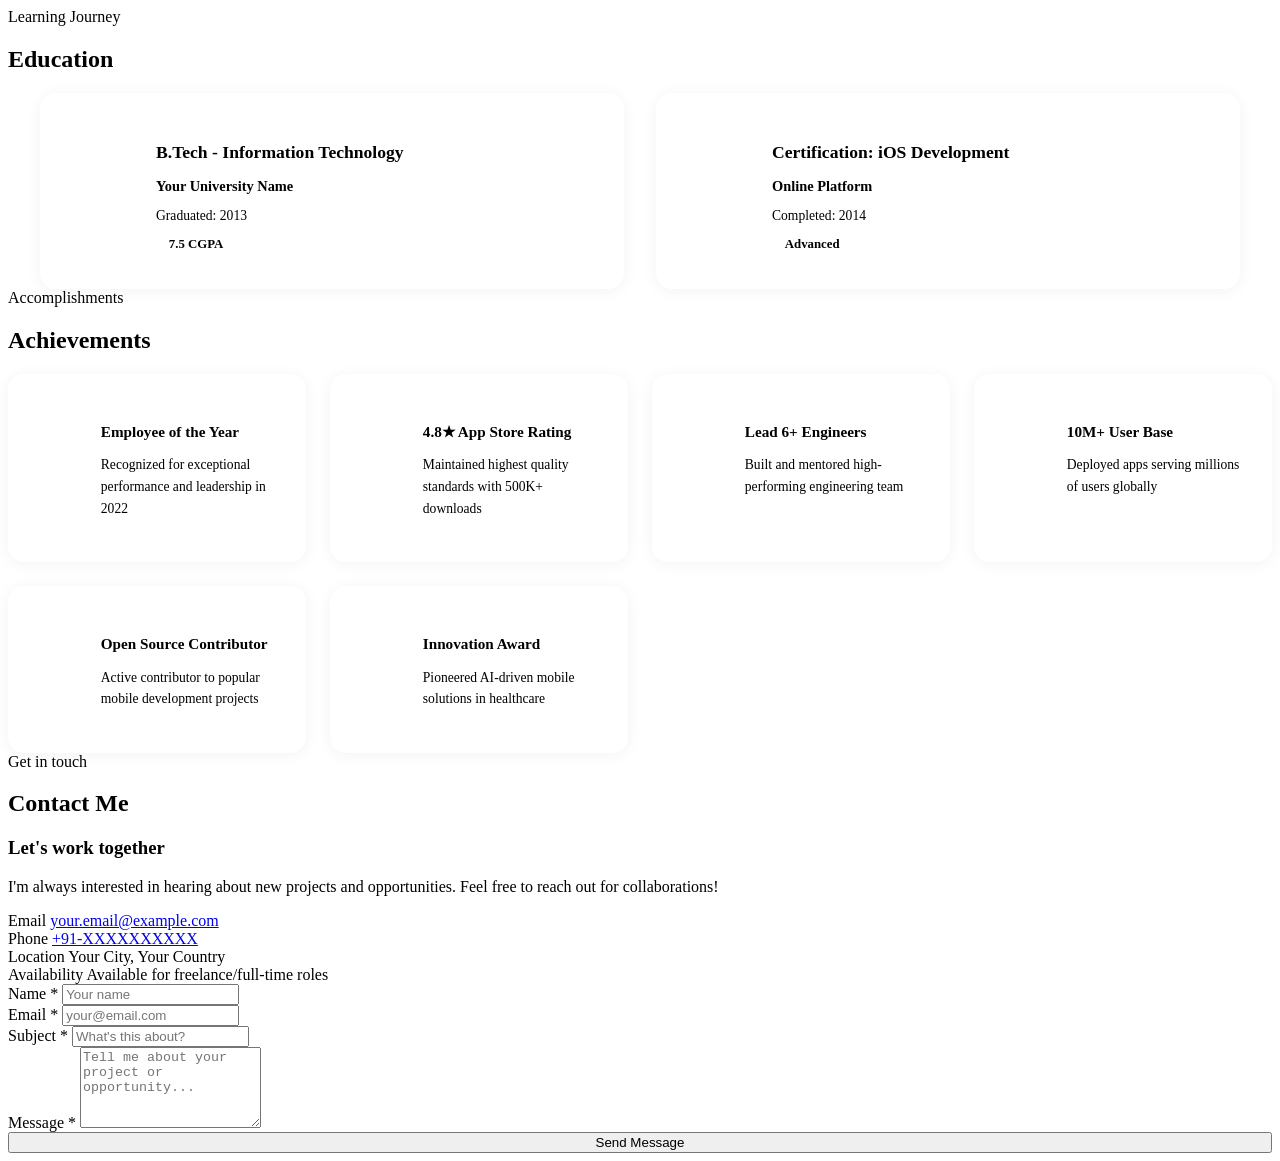
==== sections-education-achievements-contact.html @ 23b03173 "Reference: Education, Achievements, and Contact sections layout from Amit's portfolio" ====
<!DOCTYPE html>
<html>
<head>
<title>REFERENCE: All Sections Layout from Amit's Portfolio</title>
</head>
<body>

<!-- ====== EDUCATION SECTION ====== -->
<section id="education">
  <div class="section-header">
    <div class="section-tag">Learning Journey</div>
    <h2 class="section-title">Education</h2>
    <div class="section-line"></div>
  </div>
  <div class="edu-grid">
    <div class="edu-card">
      <div class="edu-icon"><i class="fas fa-graduation-cap"></i></div>
      <div class="edu-info">
        <h3>B.Tech - Information Technology</h3>
        <p class="edu-college">Your University Name</p>
        <p class="edu-year">Graduated: 2013</p>
        <div class="edu-cgpa">
          <span class="cgpa-badge">7.5 CGPA</span>
        </div>
      </div>
    </div>
    <div class="edu-card">
      <div class="edu-icon"><i class="fas fa-book"></i></div>
      <div class="edu-info">
        <h3>Certification: iOS Development</h3>
        <p class="edu-college">Online Platform</p>
        <p class="edu-year">Completed: 2014</p>
        <div class="edu-cgpa">
          <span class="cgpa-badge">Advanced</span>
        </div>
      </div>
    </div>
  </div>
</section>

<!-- ====== ACHIEVEMENTS SECTION ====== -->
<section id="achievements">
  <div class="section-header">
    <div class="section-tag">Accomplishments</div>
    <h2 class="section-title">Achievements</h2>
    <div class="section-line"></div>
  </div>
  <div class="achievements-grid">
    <div class="achievement-card">
      <div class="ach-icon"><i class="fas fa-award"></i></div>
      <div class="ach-content">
        <h4>Employee of the Year</h4>
        <p>Recognized for exceptional performance and leadership in 2022</p>
      </div>
    </div>
    <div class="achievement-card">
      <div class="ach-icon"><i class="fas fa-star"></i></div>
      <div class="ach-content">
        <h4>4.8★ App Store Rating</h4>
        <p>Maintained highest quality standards with 500K+ downloads</p>
      </div>
    </div>
    <div class="achievement-card">
      <div class="ach-icon"><i class="fas fa-users"></i></div>
      <div class="ach-content">
        <h4>Lead 6+ Engineers</h4>
        <p>Built and mentored high-performing engineering team</p>
      </div>
    </div>
    <div class="achievement-card">
      <div class="ach-icon"><i class="fas fa-rocket"></i></div>
      <div class="ach-content">
        <h4>10M+ User Base</h4>
        <p>Deployed apps serving millions of users globally</p>
      </div>
    </div>
    <div class="achievement-card">
      <div class="ach-icon"><i class="fas fa-code"></i></div>
      <div class="ach-content">
        <h4>Open Source Contributor</h4>
        <p>Active contributor to popular mobile development projects</p>
      </div>
    </div>
    <div class="achievement-card">
      <div class="ach-icon"><i class="fas fa-lightbulb"></i></div>
      <div class="ach-content">
        <h4>Innovation Award</h4>
        <p>Pioneered AI-driven mobile solutions in healthcare</p>
      </div>
    </div>
  </div>
</section>

<!-- ====== CONTACT SECTION ====== -->
<section id="contact">
  <div class="section-header">
    <div class="section-tag">Get in touch</div>
    <h2 class="section-title">Contact Me</h2>
    <div class="section-line"></div>
  </div>
  <div class="contact-grid">
    <div class="contact-info">
      <h3>Let's work together</h3>
      <p>I'm always interested in hearing about new projects and opportunities. Feel free to reach out for collaborations!</p>
      <div class="contact-item">
        <div class="contact-item-icon"><i class="fas fa-envelope"></i></div>
        <div class="contact-item-text">
          <span>Email</span>
          <a href="mailto:your.email@example.com">your.email@example.com</a>
        </div>
      </div>
      <div class="contact-item">
        <div class="contact-item-icon"><i class="fas fa-phone"></i></div>
        <div class="contact-item-text">
          <span>Phone</span>
          <a href="tel:+91-your-number">+91-XXXXXXXXXX</a>
        </div>
      </div>
      <div class="contact-item">
        <div class="contact-item-icon"><i class="fas fa-map-marker-alt"></i></div>
        <div class="contact-item-text">
          <span>Location</span>
          <span>Your City, Your Country</span>
        </div>
      </div>
      <div class="contact-item">
        <div class="contact-item-icon"><i class="fas fa-clock"></i></div>
        <div class="contact-item-text">
          <span>Availability</span>
          <span>Available for freelance/full-time roles</span>
        </div>
      </div>
    </div>
    <div class="contact-form">
      <form onsubmit="event.preventDefault(); alert('Form submission would be handled by a backend service');">
        <div class="form-group">
          <label>Name *</label>
          <input type="text" placeholder="Your name" required>
        </div>
        <div class="form-group">
          <label>Email *</label>
          <input type="email" placeholder="your@email.com" required>
        </div>
        <div class="form-group">
          <label>Subject *</label>
          <input type="text" placeholder="What's this about?" required>
        </div>
        <div class="form-group">
          <label>Message *</label>
          <textarea placeholder="Tell me about your project or opportunity..." rows="5" required></textarea>
        </div>
        <button type="submit" class="btn-primary" style="width:100%; cursor:pointer;">Send Message</button>
      </form>
    </div>
  </div>
</section>

<!-- ====== CORRESPONDING CSS STYLES ====== -->
<style>
/* ===== EDUCATION ===== */
#education { background: var(--bg); }
.edu-grid {
  display: grid;
  grid-template-columns: repeat(auto-fit, minmax(350px, 1fr));
  gap: 2rem;
  max-width: 1200px;
  margin: 0 auto;
}
.edu-card {
  background: var(--white);
  border-radius: 16px;
  padding: 2rem;
  box-shadow: 0 2px 16px rgba(0,0,0,0.05);
  border-top: 4px solid var(--yellow);
  display: flex;
  gap: 1.5rem;
  align-items: flex-start;
  transition: var(--transition);
}
.edu-card:hover {
  transform: translateY(-4px);
  box-shadow: var(--card-shadow);
}
.edu-icon {
  width: 60px; height: 60px;
  background: var(--yellow-light);
  border-radius: 16px;
  display: flex;
  align-items: center;
  justify-content: center;
  font-size: 1.5rem;
  color: var(--yellow-dark);
  flex-shrink: 0;
}
.edu-info h3 {
  font-weight: 700;
  font-size: 1.1rem;
  color: var(--dark);
  margin-bottom: 0.3rem;
}
.edu-college {
  color: var(--yellow-dark);
  font-size: 0.9rem;
  margin-bottom: 0.2rem;
  font-weight: 600;
}
.edu-year {
  color: var(--gray);
  font-size: 0.85rem;
  margin-bottom: 0.5rem;
}
.edu-cgpa {
  margin-top: 0.5rem;
}
.cgpa-badge {
  background: var(--yellow);
  color: var(--dark);
  padding: 0.3rem 0.8rem;
  border-radius: 50px;
  font-size: 0.8rem;
  font-weight: 700;
  display: inline-block;
}

/* ===== ACHIEVEMENTS ===== */
#achievements { background: var(--white); }
.achievements-grid {
  display: grid;
  grid-template-columns: repeat(auto-fit, minmax(280px, 1fr));
  gap: 1.5rem;
}
.achievement-card {
  background: var(--bg);
  border-radius: 16px;
  padding: 1.8rem;
  display: flex;
  gap: 1rem;
  align-items: flex-start;
  box-shadow: 0 2px 16px rgba(0,0,0,0.05);
  transition: var(--transition);
}
.achievement-card:hover {
  transform: translateY(-4px);
  box-shadow: var(--card-shadow);
}
.ach-icon {
  width: 48px; height: 48px;
  background: var(--yellow);
  border-radius: 12px;
  display: flex;
  align-items: center;
  justify-content: center;
  font-size: 1.2rem;
  color: var(--dark);
  flex-shrink: 0;
}
.ach-content h4 { 
  font-weight: 700; 
  color: var(--dark); 
  margin-bottom: 0.3rem;
  font-size: 0.95rem;
}
.ach-content p { 
  font-size: 0.85rem; 
  color: var(--gray); 
  line-height: 1.6; 
}
</style>

</body>
</html>
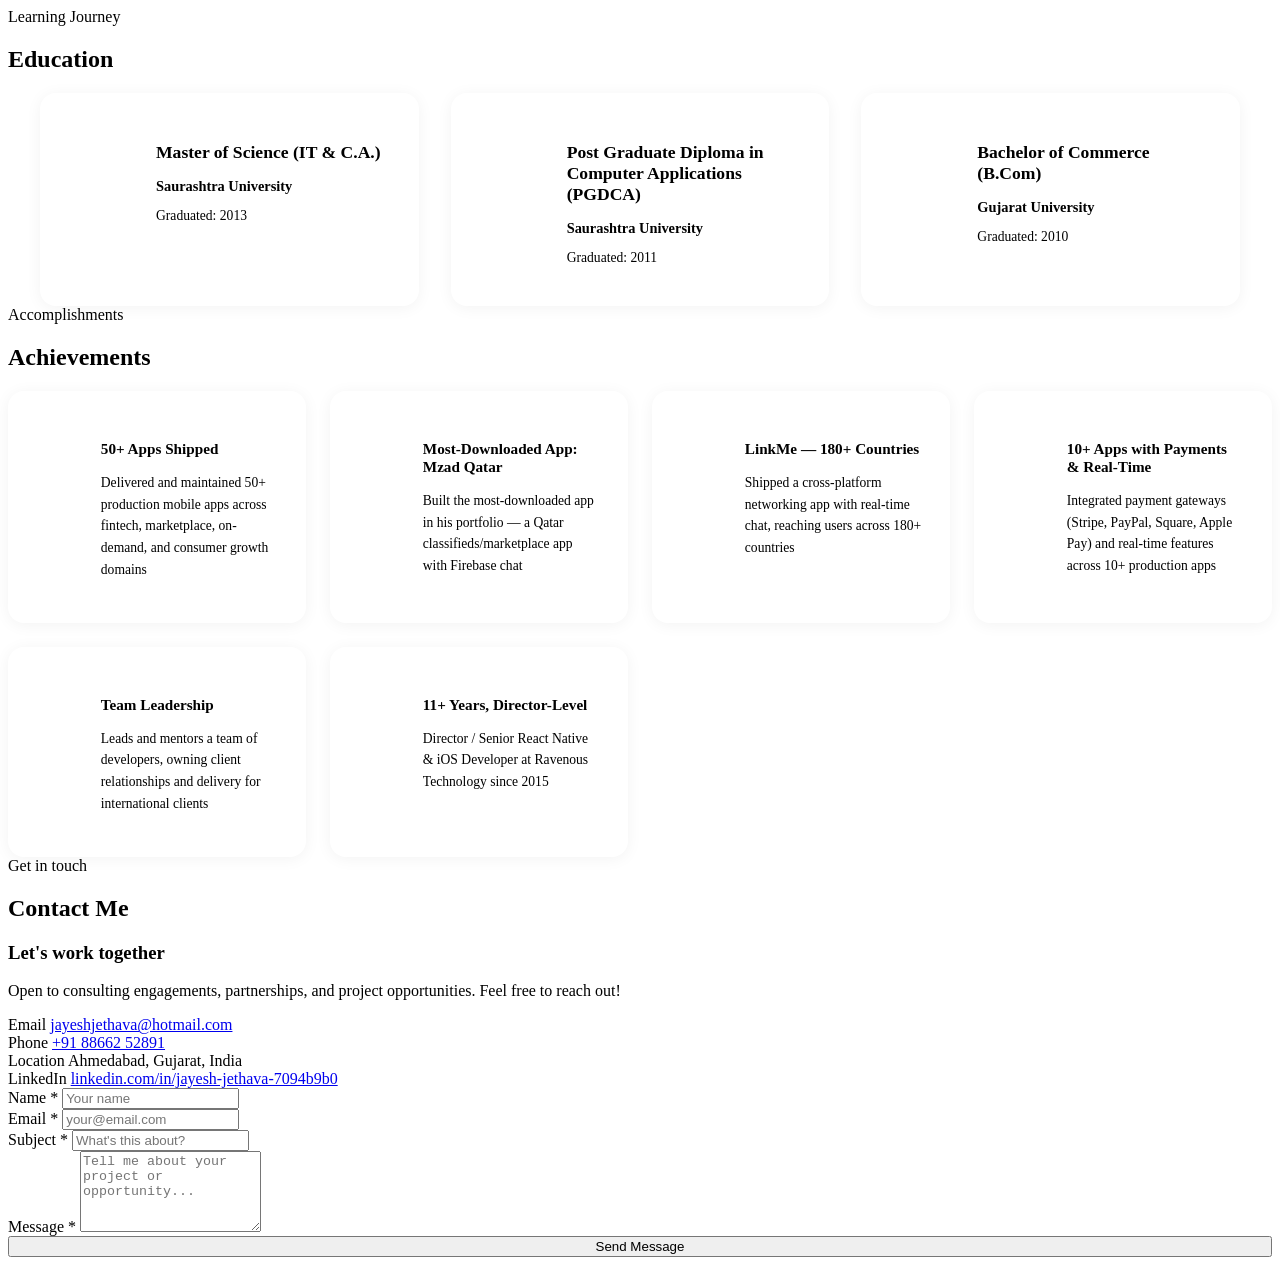
==== commit f921a166: "Revise education, achievements, and contact details Updated the education and achievements sections " ====
--- a/sections-education-achievements-contact.html
+++ b/sections-education-achievements-contact.html
@@ -1,7 +1,7 @@
 <!DOCTYPE html>
 <html>
 <head>
-<title>REFERENCE: All Sections Layout from Amit's Portfolio</title>
+<title>Sections: Education, Achievements, Contact</title>
 </head>
 <body>
 
@@ -16,23 +16,25 @@
     <div class="edu-card">
       <div class="edu-icon"><i class="fas fa-graduation-cap"></i></div>
       <div class="edu-info">
-        <h3>B.Tech - Information Technology</h3>
-        <p class="edu-college">Your University Name</p>
+        <h3>Master of Science (IT & C.A.)</h3>
+        <p class="edu-college">Saurashtra University</p>
         <p class="edu-year">Graduated: 2013</p>
-        <div class="edu-cgpa">
-          <span class="cgpa-badge">7.5 CGPA</span>
-        </div>
       </div>
     </div>
     <div class="edu-card">
       <div class="edu-icon"><i class="fas fa-book"></i></div>
       <div class="edu-info">
-        <h3>Certification: iOS Development</h3>
-        <p class="edu-college">Online Platform</p>
-        <p class="edu-year">Completed: 2014</p>
-        <div class="edu-cgpa">
-          <span class="cgpa-badge">Advanced</span>
-        </div>
+        <h3>Post Graduate Diploma in Computer Applications (PGDCA)</h3>
+        <p class="edu-college">Saurashtra University</p>
+        <p class="edu-year">Graduated: 2011</p>
+      </div>
+    </div>
+    <div class="edu-card">
+      <div class="edu-icon"><i class="fas fa-book"></i></div>
+      <div class="edu-info">
+        <h3>Bachelor of Commerce (B.Com)</h3>
+        <p class="edu-college">Gujarat University</p>
+        <p class="edu-year">Graduated: 2010</p>
       </div>
     </div>
   </div>
@@ -47,45 +49,45 @@
   </div>
   <div class="achievements-grid">
     <div class="achievement-card">
+      <div class="ach-icon"><i class="fas fa-rocket"></i></div>
+      <div class="ach-content">
+        <h4>50+ Apps Shipped</h4>
+        <p>Delivered and maintained 50+ production mobile apps across fintech, marketplace, on-demand, and consumer growth domains</p>
+      </div>
+    </div>
+    <div class="achievement-card">
+      <div class="ach-icon"><i class="fas fa-star"></i></div>
+      <div class="ach-content">
+        <h4>Most-Downloaded App: Mzad Qatar</h4>
+        <p>Built the most-downloaded app in his portfolio — a Qatar classifieds/marketplace app with Firebase chat</p>
+      </div>
+    </div>
+    <div class="achievement-card">
+      <div class="ach-icon"><i class="fas fa-globe"></i></div>
+      <div class="ach-content">
+        <h4>LinkMe — 180+ Countries</h4>
+        <p>Shipped a cross-platform networking app with real-time chat, reaching users across 180+ countries</p>
+      </div>
+    </div>
+    <div class="achievement-card">
+      <div class="ach-icon"><i class="fas fa-credit-card"></i></div>
+      <div class="ach-content">
+        <h4>10+ Apps with Payments & Real-Time</h4>
+        <p>Integrated payment gateways (Stripe, PayPal, Square, Apple Pay) and real-time features across 10+ production apps</p>
+      </div>
+    </div>
+    <div class="achievement-card">
+      <div class="ach-icon"><i class="fas fa-users"></i></div>
+      <div class="ach-content">
+        <h4>Team Leadership</h4>
+        <p>Leads and mentors a team of developers, owning client relationships and delivery for international clients</p>
+      </div>
+    </div>
+    <div class="achievement-card">
       <div class="ach-icon"><i class="fas fa-award"></i></div>
       <div class="ach-content">
-        <h4>Employee of the Year</h4>
-        <p>Recognized for exceptional performance and leadership in 2022</p>
-      </div>
-    </div>
-    <div class="achievement-card">
-      <div class="ach-icon"><i class="fas fa-star"></i></div>
-      <div class="ach-content">
-        <h4>4.8★ App Store Rating</h4>
-        <p>Maintained highest quality standards with 500K+ downloads</p>
-      </div>
-    </div>
-    <div class="achievement-card">
-      <div class="ach-icon"><i class="fas fa-users"></i></div>
-      <div class="ach-content">
-        <h4>Lead 6+ Engineers</h4>
-        <p>Built and mentored high-performing engineering team</p>
-      </div>
-    </div>
-    <div class="achievement-card">
-      <div class="ach-icon"><i class="fas fa-rocket"></i></div>
-      <div class="ach-content">
-        <h4>10M+ User Base</h4>
-        <p>Deployed apps serving millions of users globally</p>
-      </div>
-    </div>
-    <div class="achievement-card">
-      <div class="ach-icon"><i class="fas fa-code"></i></div>
-      <div class="ach-content">
-        <h4>Open Source Contributor</h4>
-        <p>Active contributor to popular mobile development projects</p>
-      </div>
-    </div>
-    <div class="achievement-card">
-      <div class="ach-icon"><i class="fas fa-lightbulb"></i></div>
-      <div class="ach-content">
-        <h4>Innovation Award</h4>
-        <p>Pioneered AI-driven mobile solutions in healthcare</p>
+        <h4>11+ Years, Director-Level</h4>
+        <p>Director / Senior React Native & iOS Developer at Ravenous Technology since 2015</p>
       </div>
     </div>
   </div>
@@ -101,33 +103,33 @@
   <div class="contact-grid">
     <div class="contact-info">
       <h3>Let's work together</h3>
-      <p>I'm always interested in hearing about new projects and opportunities. Feel free to reach out for collaborations!</p>
+      <p>Open to consulting engagements, partnerships, and project opportunities. Feel free to reach out!</p>
       <div class="contact-item">
         <div class="contact-item-icon"><i class="fas fa-envelope"></i></div>
         <div class="contact-item-text">
           <span>Email</span>
-          <a href="mailto:your.email@example.com">your.email@example.com</a>
+          <a href="mailto:jayeshjethava@hotmail.com">jayeshjethava@hotmail.com</a>
         </div>
       </div>
       <div class="contact-item">
         <div class="contact-item-icon"><i class="fas fa-phone"></i></div>
         <div class="contact-item-text">
           <span>Phone</span>
-          <a href="tel:+91-your-number">+91-XXXXXXXXXX</a>
+          <a href="tel:+918866252891">+91 88662 52891</a>
         </div>
       </div>
       <div class="contact-item">
         <div class="contact-item-icon"><i class="fas fa-map-marker-alt"></i></div>
         <div class="contact-item-text">
           <span>Location</span>
-          <span>Your City, Your Country</span>
-        </div>
-      </div>
-      <div class="contact-item">
-        <div class="contact-item-icon"><i class="fas fa-clock"></i></div>
-        <div class="contact-item-text">
-          <span>Availability</span>
-          <span>Available for freelance/full-time roles</span>
+          <span>Ahmedabad, Gujarat, India</span>
+        </div>
+      </div>
+      <div class="contact-item">
+        <div class="contact-item-icon"><i class="fas fa-linkedin"></i></div>
+        <div class="contact-item-text">
+          <span>LinkedIn</span>
+          <a href="https://www.linkedin.com/in/jayesh-jethava-7094b9b0/" target="_blank">linkedin.com/in/jayesh-jethava-7094b9b0</a>
         </div>
       </div>
     </div>
@@ -268,4 +270,4 @@
 </style>
 
 </body>
-</html>+</html>
